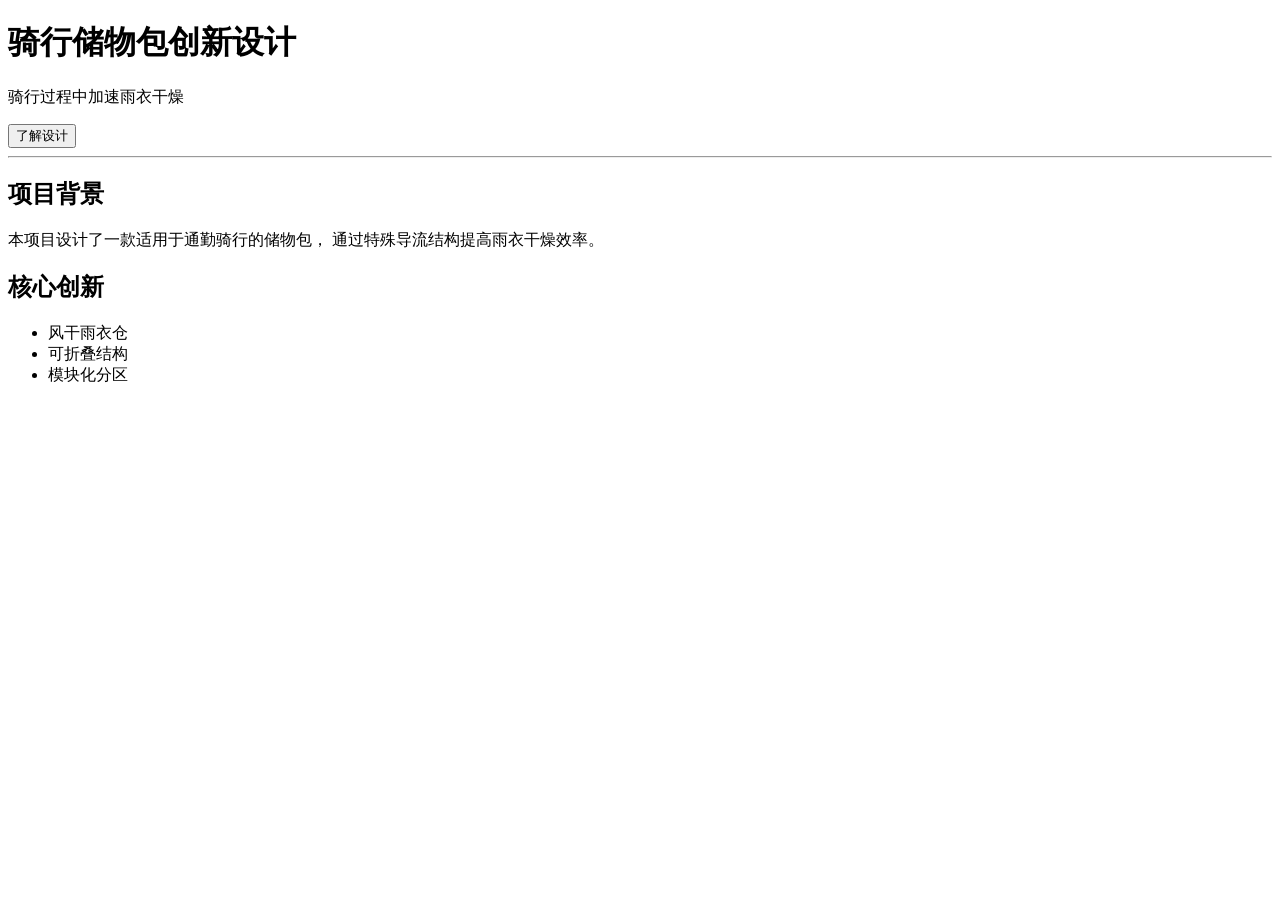
==== index.html @ ccd31ac6 "Create index.html" ====
<!DOCTYPE html>
<html lang="zh-CN">
<head>
    <meta charset="UTF-8">
    <meta name="viewport" content="width=device-width, initial-scale=1.0">
    <title>骑行储物包设计</title>
</head>
<body>

    <h1>骑行储物包创新设计</h1>

    <p>骑行过程中加速雨衣干燥</p>

    <button onclick="document.getElementById('about').scrollIntoView()">
        了解设计
    </button>

    <hr>

    <section id="about">
        <h2>项目背景</h2>

        <p>
            本项目设计了一款适用于通勤骑行的储物包，
            通过特殊导流结构提高雨衣干燥效率。
        </p>

        <h2>核心创新</h2>

        <ul>
            <li>风干雨衣仓</li>
            <li>可折叠结构</li>
            <li>模块化分区</li>
        </ul>
    </section>

</body>
</html>
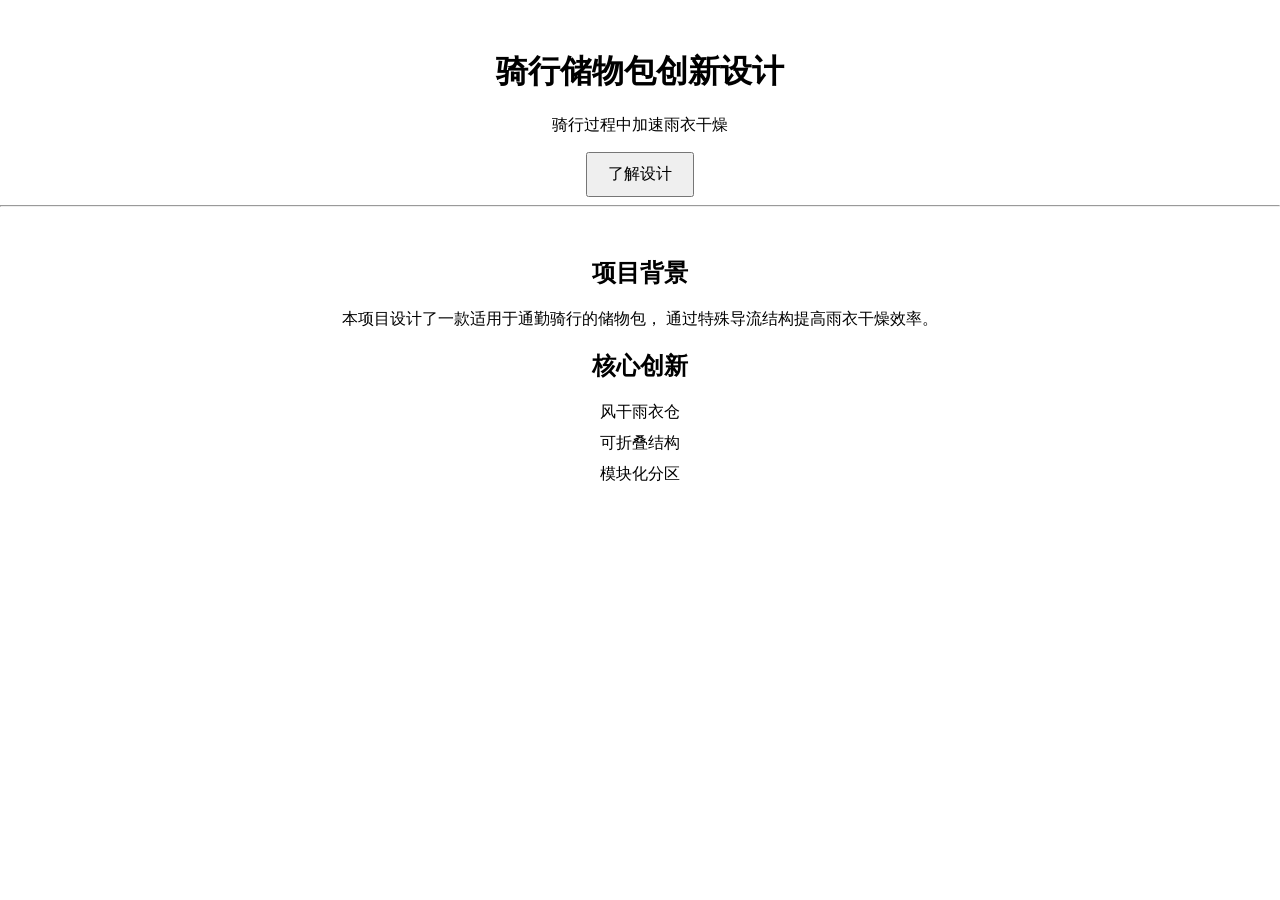
==== commit 41db5133: "Update index.html" ====
--- a/index.html
+++ b/index.html
@@ -4,6 +4,8 @@
     <meta charset="UTF-8">
     <meta name="viewport" content="width=device-width, initial-scale=1.0">
     <title>骑行储物包设计</title>
+
+    <link rel="stylesheet" href="style.css">
 </head>
 <body>
 
--- a/style.css
+++ b/style.css
@@ -0,0 +1,30 @@
+body {
+    font-family: Arial, sans-serif;
+    text-align: center;
+    margin: 0;
+    padding: 0;
+}
+
+h1 {
+    margin-top: 50px;
+}
+
+button {
+    padding: 10px 20px;
+    font-size: 16px;
+    cursor: pointer;
+}
+
+section {
+    margin: 50px auto;
+    width: 80%;
+}
+
+ul {
+    list-style: none;
+    padding: 0;
+}
+
+li {
+    margin: 10px 0;
+}
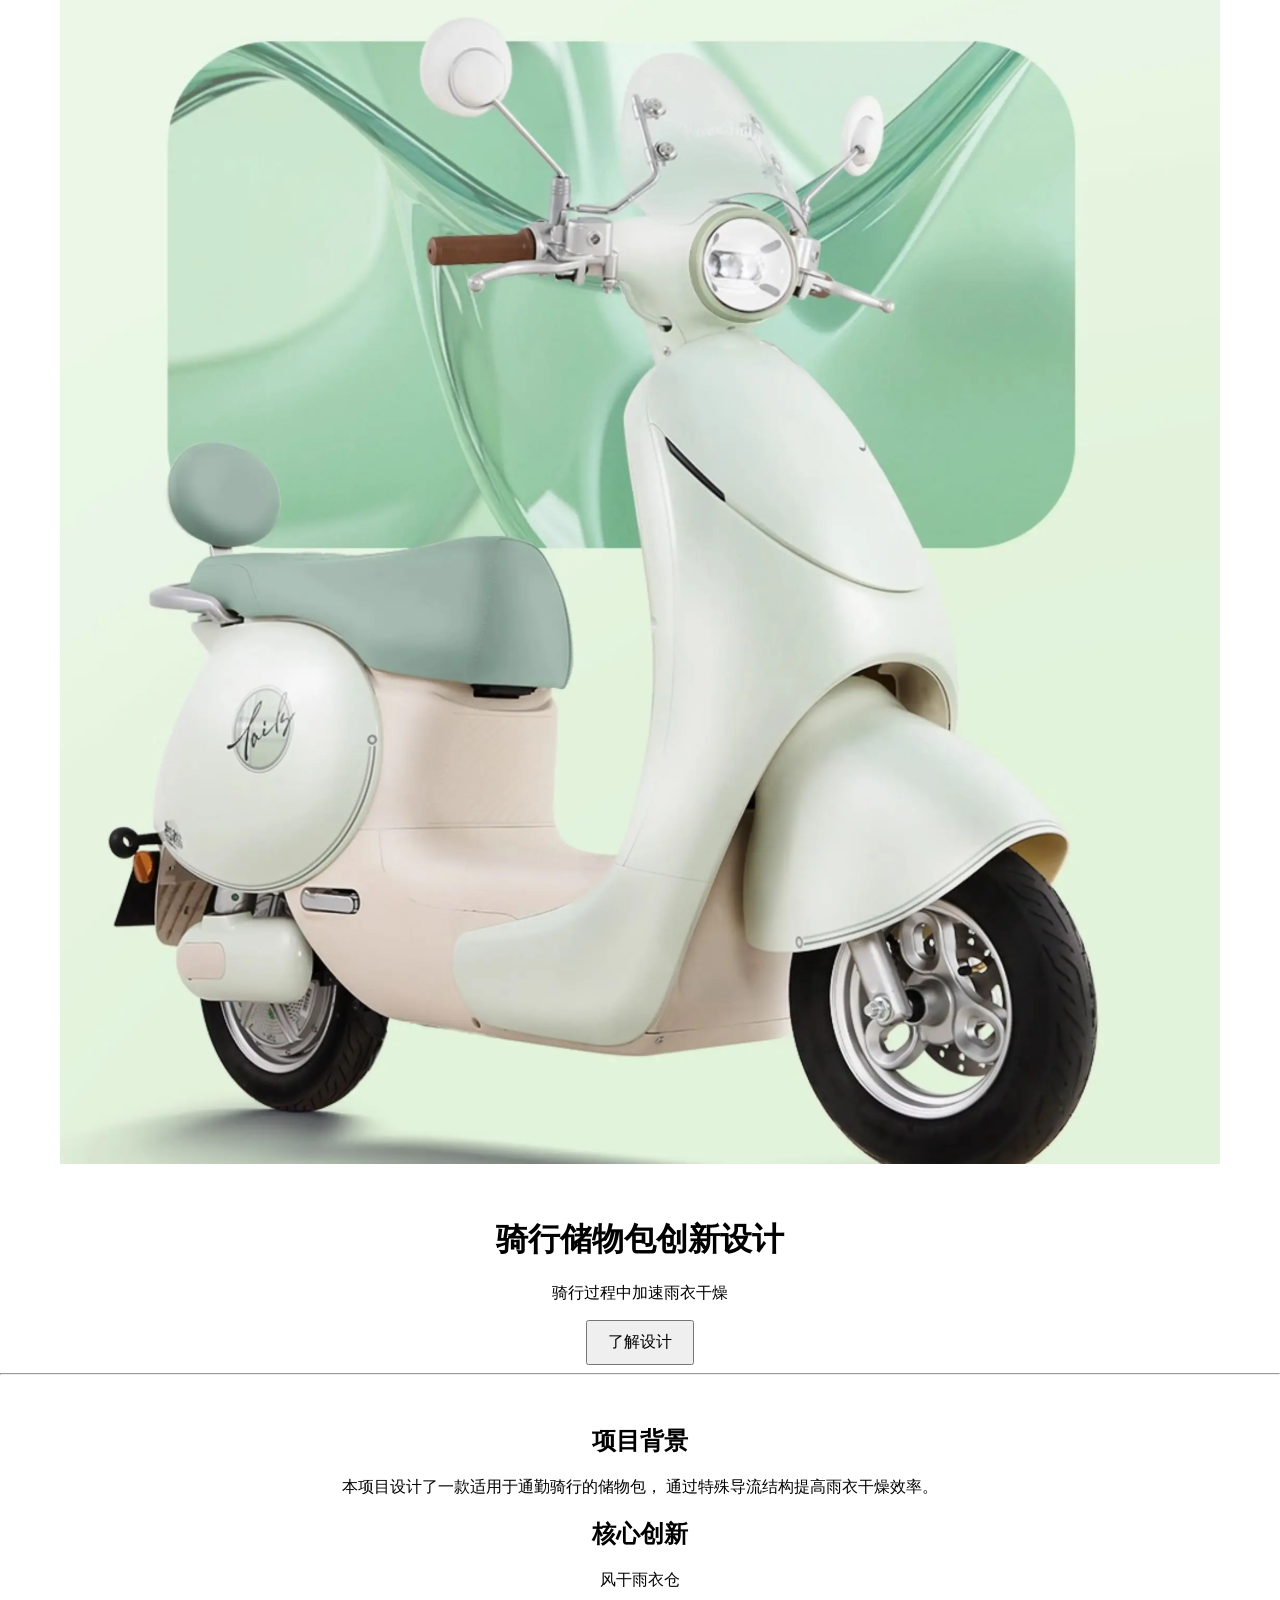
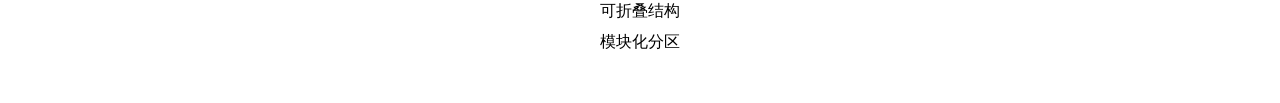
==== commit c8c10852: "Update index.html" ====
--- a/index.html
+++ b/index.html
@@ -8,6 +8,8 @@
     <link rel="stylesheet" href="style.css">
 </head>
 <body>
+
+    <img src="images/hero.png" alt="骑行储物包">
 
     <h1>骑行储物包创新设计</h1>
 
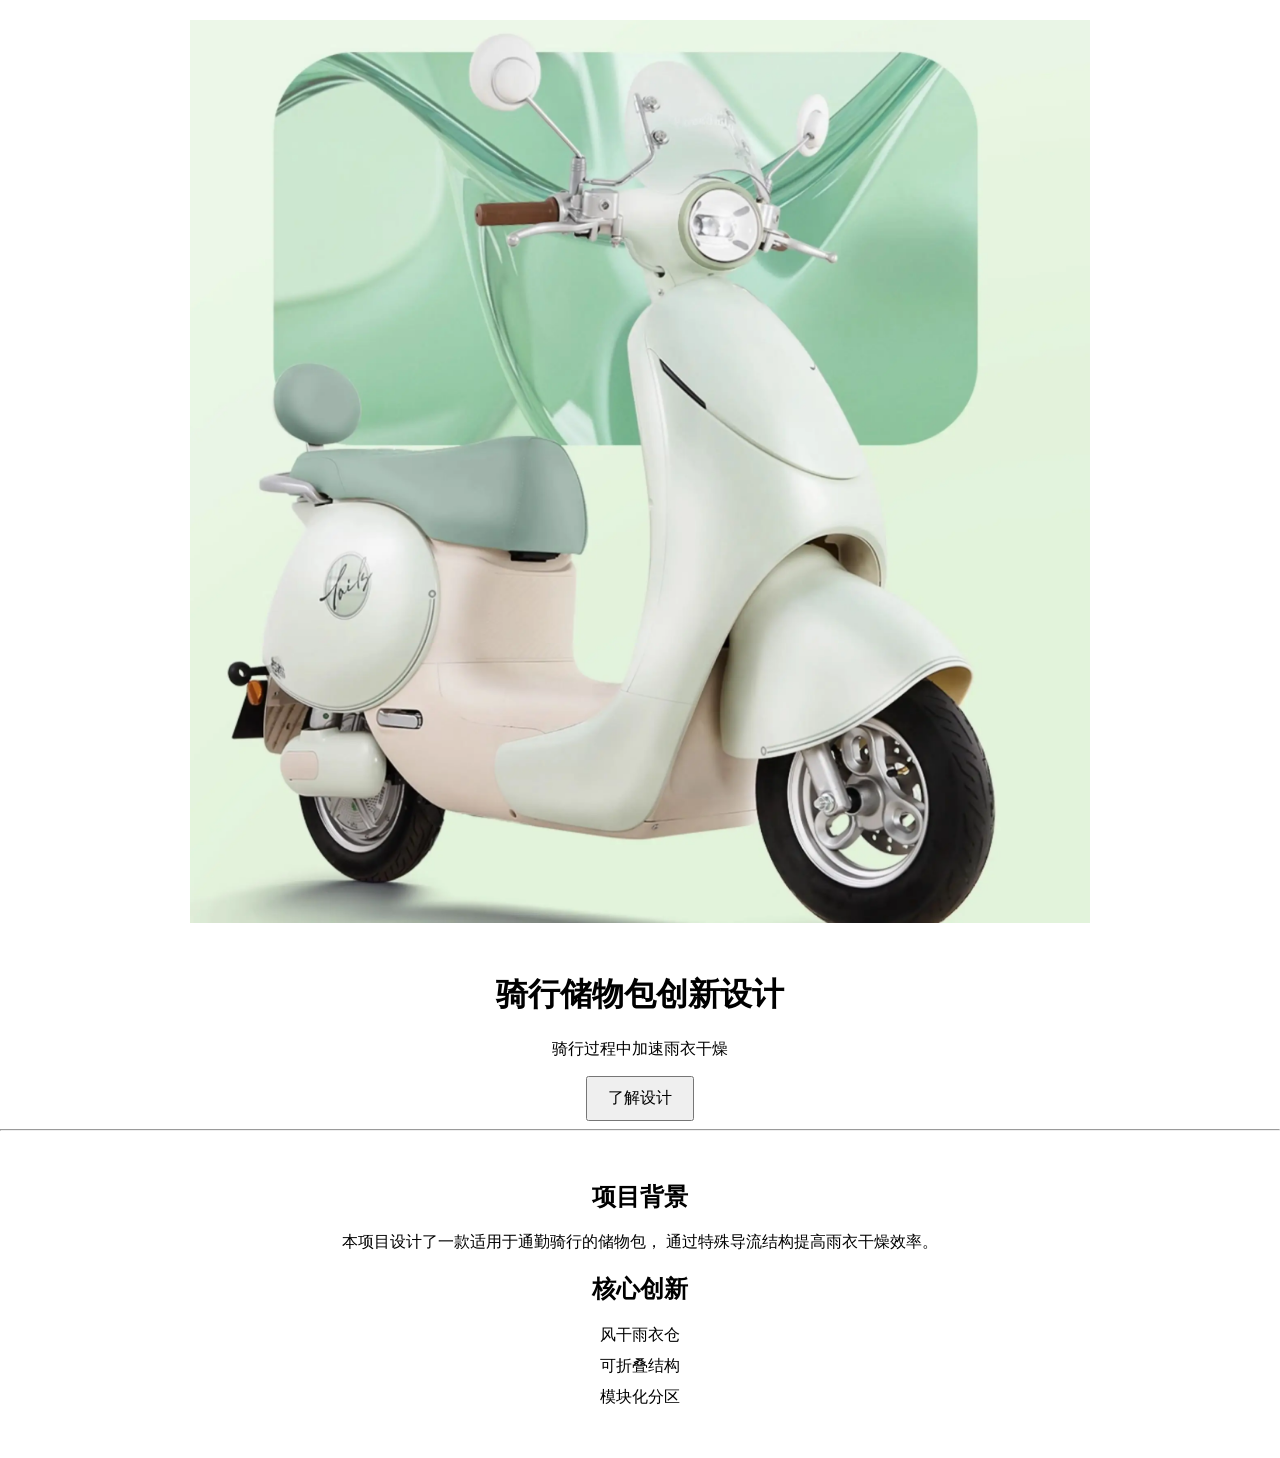
==== commit a4fe52ec: "Update index.html" ====
--- a/index.html
+++ b/index.html
@@ -15,10 +15,9 @@
 
     <p>骑行过程中加速雨衣干燥</p>
 
-    <button onclick="document.getElementById('about').scrollIntoView()">
+    <button onclick="window.location.href='design.html'">
         了解设计
     </button>
-
     <hr>
 
     <section id="about">
--- a/style.css
+++ b/style.css
@@ -28,3 +28,11 @@
 li {
     margin: 10px 0;
 }
+
+img {
+    width: 100%;
+    max-width: 900px;
+    height: auto;
+    display: block;
+    margin: 20px auto;
+}
